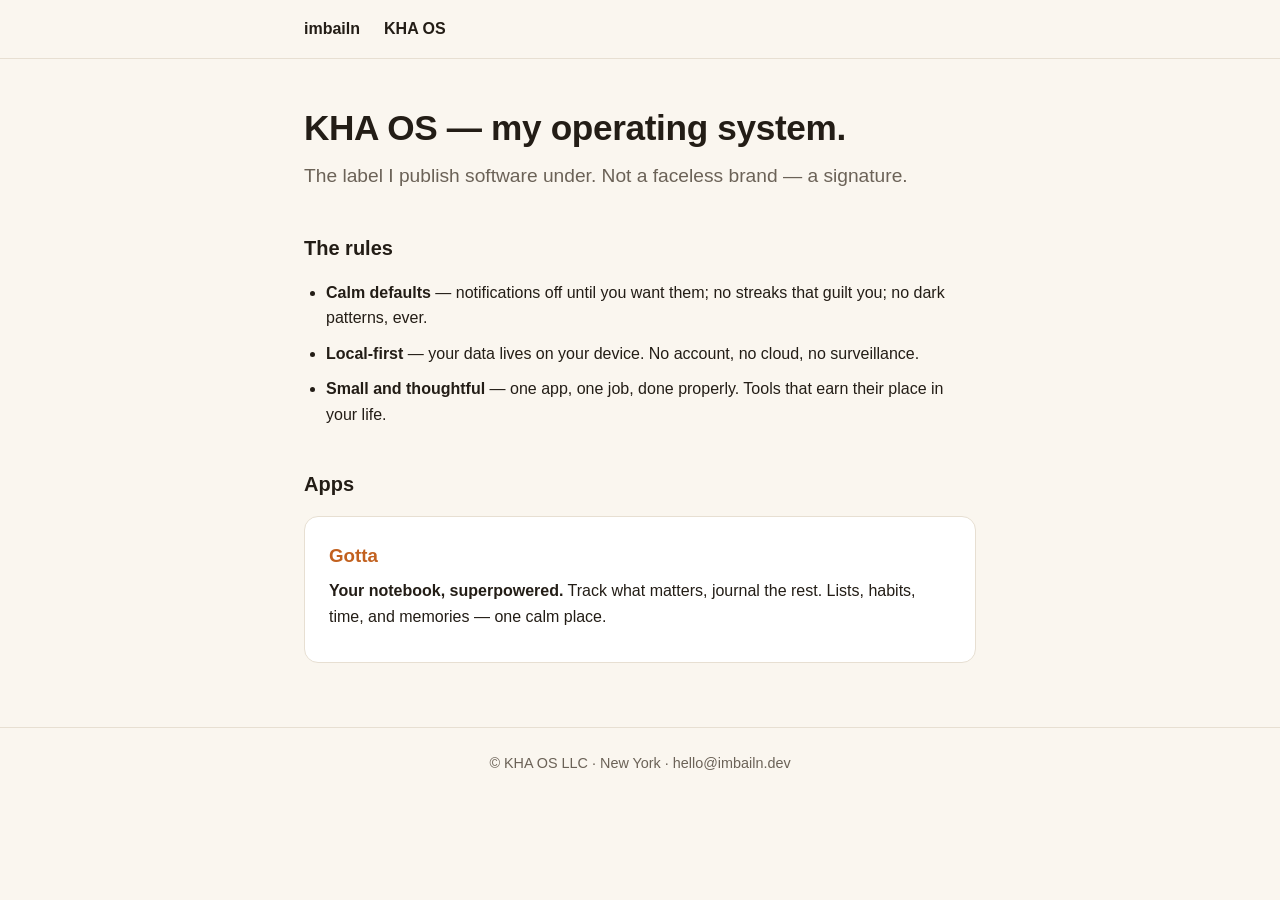
==== khaos/index.html @ 5b47e343 "Initial site: home, khaos, gotta, privacy" ====
<!DOCTYPE html>
<html lang="en">
<head>
<meta charset="UTF-8">
<meta name="viewport" content="width=device-width, initial-scale=1.0">
<title>KHA OS — my operating system</title>
<meta name="description" content="KHA OS — the label under which Nabil (imbailn) publishes software. Calm by default, local-first, small and thoughtful.">
<link rel="stylesheet" href="../styles.css">
</head>
<body>
<header class="site-nav">
  <nav>
    <a href="/">imbailn</a>
    <a href="/khaos/">KHA OS</a>
  </nav>
</header>

<main>
  <section class="hero">
    <h1>KHA OS — my operating system.</h1>
    <p class="lede">The label I publish software under. Not a faceless brand — a signature.</p>
  </section>

  <section>
    <h2>The rules</h2>
    <ul>
      <li><strong>Calm defaults</strong> — notifications off until you want them; no streaks that guilt you; no dark patterns, ever.</li>
      <li><strong>Local-first</strong> — your data lives on your device. No account, no cloud, no surveillance.</li>
      <li><strong>Small and thoughtful</strong> — one app, one job, done properly. Tools that earn their place in your life.</li>
    </ul>
  </section>

  <section>
    <h2>Apps</h2>
    <div class="card">
      <h3><a href="/khaos/gotta/">Gotta</a></h3>
      <p><strong>Your notebook, superpowered.</strong> Track what matters, journal the rest. Lists, habits, time, and memories — one calm place.</p>
    </div>
  </section>
</main>

<footer>
  <p>© KHA OS LLC · New York · <a href="mailto:hello@imbailn.dev">hello@imbailn.dev</a></p>
</footer>
</body>
</html>
---- styles.css ----
:root {
  --paper: #faf6ef;
  --card: #ffffff;
  --ink: #231d16;
  --muted: #6b6257;
  --accent: #c2611f;
  --border: #e7dfd2;
  --radius: 14px;
}

* { box-sizing: border-box; margin: 0; padding: 0; }

body {
  font-family: -apple-system, BlinkMacSystemFont, "Segoe UI", Roboto, "Helvetica Neue", Arial, sans-serif;
  background: var(--paper);
  color: var(--ink);
  line-height: 1.6;
  -webkit-font-smoothing: antialiased;
}

.site-nav {
  border-bottom: 1px solid var(--border);
  background: var(--paper);
}

.site-nav nav {
  max-width: 720px;
  margin: 0 auto;
  padding: 16px 24px;
  display: flex;
  gap: 24px;
}

.site-nav a {
  color: var(--ink);
  text-decoration: none;
  font-weight: 600;
}

.site-nav a:hover { color: var(--accent); }

main {
  max-width: 720px;
  margin: 0 auto;
  padding: 48px 24px 64px;
}

.hero h1 {
  font-size: 2.2rem;
  line-height: 1.2;
  letter-spacing: -0.01em;
  margin-bottom: 12px;
}

.lede {
  font-size: 1.2rem;
  color: var(--muted);
  margin-bottom: 24px;
}

h2 {
  margin: 40px 0 16px;
  font-size: 1.25rem;
}

p { margin-bottom: 16px; }

a { color: var(--accent); text-decoration: none; }
a:hover { text-decoration: underline; }

ul { margin: 0 0 16px 22px; }
li { margin-bottom: 10px; }

.card {
  background: var(--card);
  border: 1px solid var(--border);
  border-radius: var(--radius);
  padding: 24px;
}

.card h3 { margin-bottom: 8px; }
.card p { margin-bottom: 8px; }
.card .label {
  font-size: 0.8rem;
  font-weight: 600;
  color: var(--muted);
  text-transform: uppercase;
  letter-spacing: 0.04em;
}

.muted { color: var(--muted); }

footer {
  border-top: 1px solid var(--border);
  padding: 24px;
  text-align: center;
  color: var(--muted);
  font-size: 0.9rem;
}

footer p { margin: 0; }
footer a { color: var(--muted); }
footer a:hover { color: var(--accent); }

@media (max-width: 560px) {
  .hero h1 { font-size: 1.7rem; }
  main { padding: 32px 20px 48px; }
}
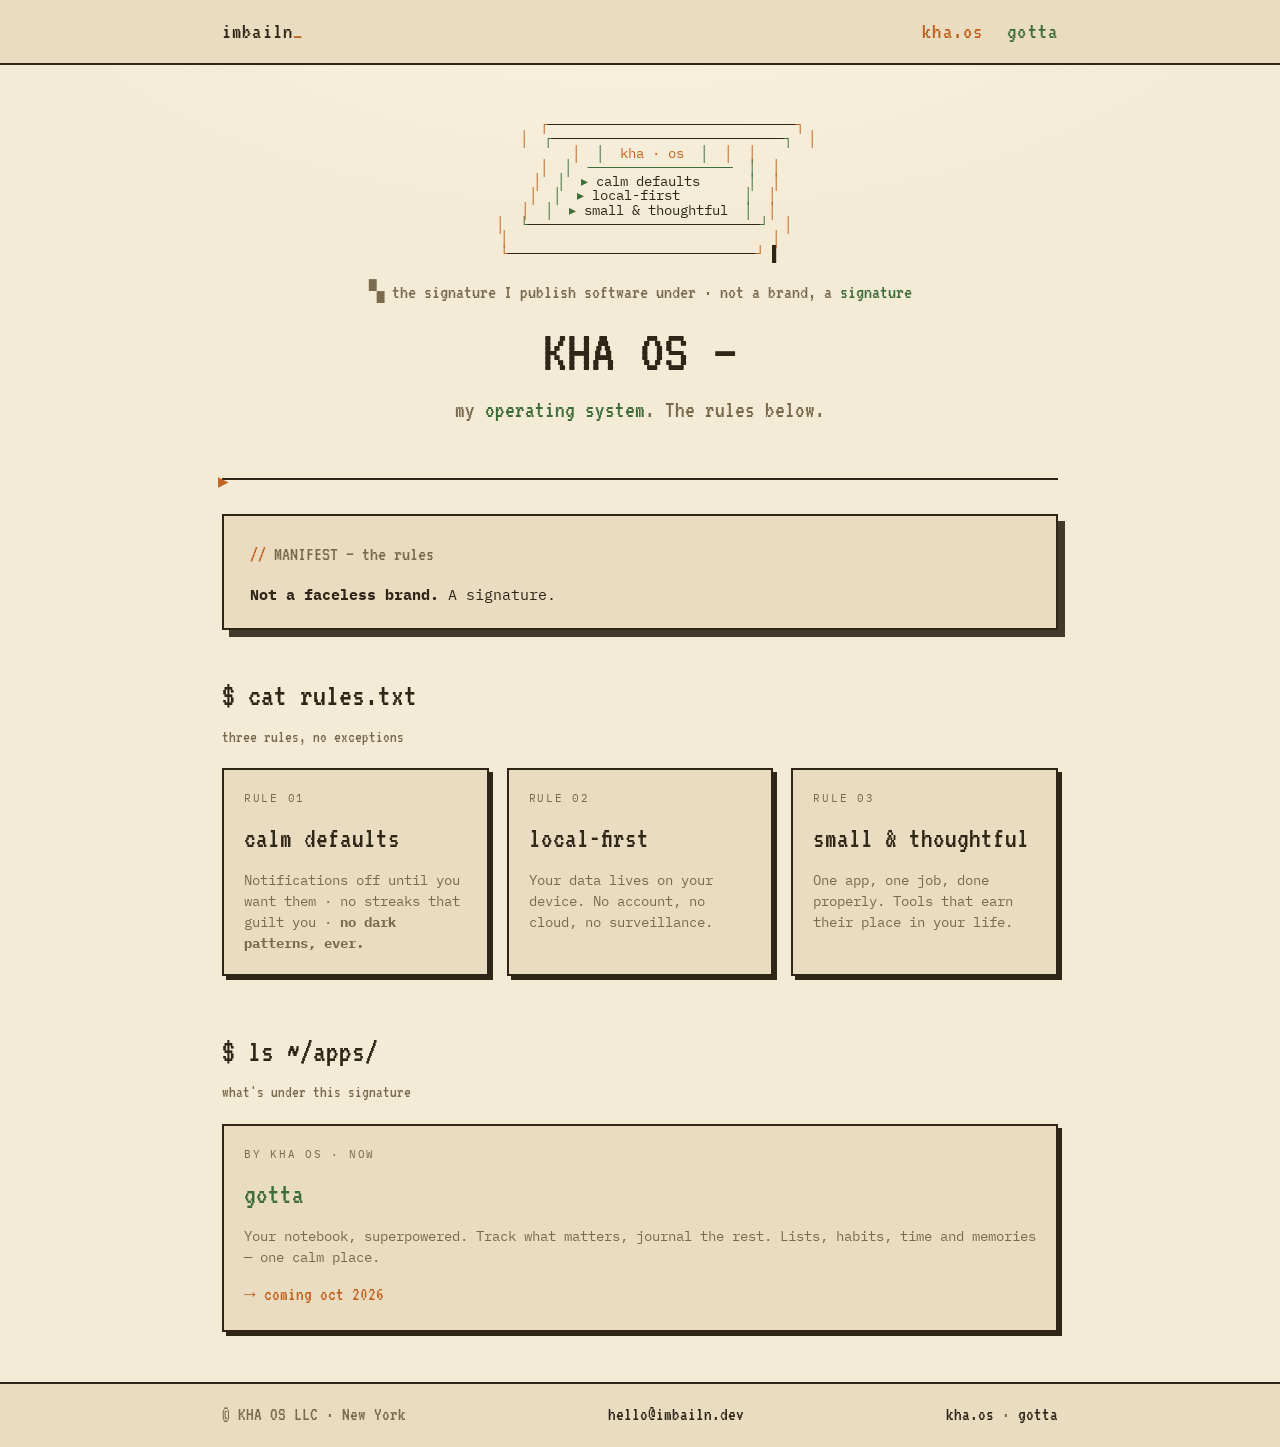
==== commit 0190e7ab: "feat: overhaul site in warm-terminal ASCII aesthetic Redesign all four pages (home, khaos, gotta, pr" ====
--- a/khaos/index.html
+++ b/khaos/index.html
@@ -5,42 +5,86 @@
 <meta name="viewport" content="width=device-width, initial-scale=1.0">
 <title>KHA OS — my operating system</title>
 <meta name="description" content="KHA OS — the label under which Nabil (imbailn) publishes software. Calm by default, local-first, small and thoughtful.">
+<link rel="preconnect" href="https://fonts.googleapis.com">
+<link rel="preconnect" href="https://fonts.gstatic.com" crossorigin>
+<link href="https://fonts.googleapis.com/css2?family=VT323&family=IBM+Plex+Mono:wght@400;600&display=swap" rel="stylesheet">
 <link rel="stylesheet" href="../styles.css">
 </head>
 <body>
-<header class="site-nav">
-  <nav>
-    <a href="/">imbailn</a>
-    <a href="/khaos/">KHA OS</a>
-  </nav>
+<header>
+  <div class="nav">
+    <a class="logo" href="/">imbailn<span>_</span></a>
+    <div class="right">
+      <a href="/khaos/"><span style="color:var(--amber)">kha.os</span></a>
+      <a href="/khaos/gotta/">gotta</a>
+    </div>
+  </div>
 </header>
 
-<main>
+<main class="wrap">
   <section class="hero">
-    <h1>KHA OS — my operating system.</h1>
-    <p class="lede">The label I publish software under. Not a faceless brand — a signature.</p>
+<pre class="ascii" aria-label="An open notebook in ASCII art">
+        <span class="a">┌</span>───────────────────────────────<span class="a">┐</span>
+       <span class="a">│</span>  <span class="g">┌</span>─────────────────────────────<span class="g">┐</span>  <span class="a">│</span>
+      <span class="a">│</span>  <span class="g">│</span>  <span class="a">kha</span> <span class="a">·</span> <span class="a">os</span>  <span class="g">│</span>  <span class="a">│</span>  <span class="a">│</span>
+     <span class="a">│</span>  <span class="g">│</span>  <span class="g">──────────────────</span>  <span class="g">│</span>  <span class="a">│</span>
+    <span class="a">│</span>  <span class="g">│</span>  <span class="g">▸</span> calm defaults      <span class="g">│</span>  <span class="a">│</span>
+   <span class="a">│</span>  <span class="g">│</span>  <span class="g">▸</span> local-first        <span class="g">│</span>  <span class="a">│</span>
+  <span class="a">│</span>  <span class="g">│</span>  <span class="g">▸</span> small &amp; thoughtful  <span class="g">│</span>  <span class="a">│</span>
+ <span class="a">│</span>  <span class="g">└</span>─────────────────────────────<span class="g">┘</span>  <span class="a">│</span>
+<span class="a">│</span>                                 <span class="a">│</span>
+<span class="a">└</span>───────────────────────────────<span class="a">┘</span> <span class="blink">▌</span>
+</pre>
+    <div class="think">▚ the signature I publish software under · not a brand, a <span class="g">signature</span></div>
+    <h1>KHA OS —</h1>
+    <p class="lede">my <b>operating system</b>. The rules below.</p>
   </section>
 
-  <section>
-    <h2>The rules</h2>
-    <ul>
-      <li><strong>Calm defaults</strong> — notifications off until you want them; no streaks that guilt you; no dark patterns, ever.</li>
-      <li><strong>Local-first</strong> — your data lives on your device. No account, no cloud, no surveillance.</li>
-      <li><strong>Small and thoughtful</strong> — one app, one job, done properly. Tools that earn their place in your life.</li>
-    </ul>
-  </section>
+  <div class="rule"></div>
 
-  <section>
-    <h2>Apps</h2>
+  <div class="intro">
+    <div class="file">MANIFEST — the rules</div>
+    <p><strong>Not a faceless brand.</strong> A signature.</p>
+  </div>
+
+  <h2>$ cat rules.txt</h2>
+  <p class="hint">three rules, no exceptions</p>
+  <div class="cards">
     <div class="card">
-      <h3><a href="/khaos/gotta/">Gotta</a></h3>
-      <p><strong>Your notebook, superpowered.</strong> Track what matters, journal the rest. Lists, habits, time, and memories — one calm place.</p>
+      <div class="tag">rule 01</div>
+      <h3>calm defaults</h3>
+      <p>Notifications off until you want them · no streaks that guilt you · <strong>no dark patterns, ever.</strong></p>
     </div>
-  </section>
+    <div class="card">
+      <div class="tag">rule 02</div>
+      <h3>local-first</h3>
+      <p>Your data lives on your device. No account, no cloud, no surveillance.</p>
+    </div>
+    <div class="card">
+      <div class="tag">rule 03</div>
+      <h3>small &amp; thoughtful</h3>
+      <p>One app, one job, done properly. Tools that earn their place in your life.</p>
+    </div>
+  </div>
+
+  <h2>$ ls ~/apps/</h2>
+  <p class="hint">what's under this signature</p>
+  <div class="cards" style="grid-template-columns:1fr">
+    <div class="card">
+      <div class="tag">by KHA OS · now</div>
+      <h3><a href="/khaos/gotta/">gotta</a></h3>
+      <p>Your notebook, superpowered. Track what matters, journal the rest. Lists, habits, time and memories — one calm place.</p>
+      <span class="soon">→ coming oct 2026</span>
+    </div>
+  </div>
 </main>
 
 <footer>
-  <p>© KHA OS LLC · New York · <a href="mailto:hello@imbailn.dev">hello@imbailn.dev</a></p>
+  <div class="foot">
+    <span>© KHA OS LLC · New York</span>
+    <span><a href="mailto:hello@imbailn.dev">hello@imbailn.dev</a></span>
+    <span><a href="/khaos/">kha.os</a> · <a href="/khaos/gotta/">gotta</a></span>
+  </div>
 </footer>
 </body>
 </html>
--- a/styles.css
+++ b/styles.css
@@ -1,108 +1,164 @@
-:root {
-  --paper: #faf6ef;
-  --card: #ffffff;
-  --ink: #231d16;
-  --muted: #6b6257;
-  --accent: #c2611f;
-  --border: #e7dfd2;
-  --radius: 14px;
+/* ============================================================
+   imbailn.dev — "warm terminal" design system
+   beige 90s CRT + amber/green phosphor · VT323 + IBM Plex Mono
+   Shared across / · /khaos/ · /khaos/gotta/ · /khaos/gotta/privacy
+   ============================================================ */
+
+:root{
+  --paper:#f3ebd6;
+  --paper-hi:#faf4e2;
+  --cream:#e9dcc0;
+  --ink:#2f2618;
+  --muted:#7a6a4e;
+  --amber:#c2621f;
+  --amber-hi:#e9a13c;
+  --green:#3f6d3a;
+  --green-hi:#5f9a52;
+  --line:#cfc0a0;
+  --shadow:rgba(47,38,24,.9);
 }
 
-* { box-sizing: border-box; margin: 0; padding: 0; }
-
-body {
-  font-family: -apple-system, BlinkMacSystemFont, "Segoe UI", Roboto, "Helvetica Neue", Arial, sans-serif;
-  background: var(--paper);
-  color: var(--ink);
-  line-height: 1.6;
-  -webkit-font-smoothing: antialiased;
+*{box-sizing:border-box;margin:0;padding:0}
+html{-webkit-text-size-adjust:100%}
+body{
+  font-family:"IBM Plex Mono",monospace;
+  background:
+    radial-gradient(1100px 520px at 50% -6%, var(--paper-hi) 0%, transparent 60%),
+    var(--paper);
+  color:var(--ink);
+  line-height:1.6;
+  min-height:100vh;
+  -webkit-font-smoothing:antialiased;
+  text-rendering:optimizeLegibility;
 }
 
-.site-nav {
-  border-bottom: 1px solid var(--border);
-  background: var(--paper);
+/* ---------- shared frame ---------- */
+.wrap{max-width:880px;margin:0 auto;padding:0 22px}
+
+header{border-bottom:2px solid var(--ink);background:var(--cream)}
+.nav{
+  display:flex;justify-content:space-between;align-items:center;
+  padding:13px 22px;max-width:880px;margin:0 auto;
+  font-family:"VT323",monospace;font-size:1.45rem;letter-spacing:.05em;
+}
+.nav a{color:var(--ink);text-decoration:none;transition:color .1s}
+.nav a:hover{color:var(--amber)}
+.nav .logo span{color:var(--amber)}
+.nav .right{display:flex;gap:24px}
+.nav .right a[href*="/gotta"]{color:var(--green)}
+.nav .right a[href*="/gotta"]:hover{color:var(--green-hi)}
+
+main{padding-bottom:20px}
+footer{margin-top:24px;border-top:2px solid var(--ink);background:var(--cream)}
+.foot{
+  max-width:880px;margin:0 auto;padding:16px 22px;
+  display:flex;justify-content:space-between;flex-wrap:wrap;gap:8px 20px;
+  font-family:"VT323",monospace;font-size:1.2rem;color:var(--muted);
+}
+.foot a{color:var(--ink);text-decoration:none;transition:color .1s}
+.foot a:hover{color:var(--amber)}
+
+/* ---------- hero + ascii ---------- */
+.hero{padding:52px 0 20px;text-align:center}
+.ascii{
+  margin:0 auto;display:block;width:max-content;
+  font-size:14px;line-height:1.02;font-family:"IBM Plex Mono",monospace;
+}
+.ascii .a{color:var(--amber)}
+.ascii .g{color:var(--green)}
+.ascii .gd{color:var(--green-hi)}
+.blink{animation:blink 1s steps(1) infinite}
+@keyframes blink{50%{opacity:0}}
+
+.think{
+  font-family:"VT323",monospace;color:var(--muted);
+  margin-top:16px;font-size:1.25rem;
+}
+.think .g{color:var(--green)}
+
+h1{
+  font-family:"VT323",monospace;font-weight:400;
+  font-size:clamp(2.4rem,6.5vw,3.8rem);line-height:.98;
+  margin:14px 0 10px;letter-spacing:.005em;
+}
+h1 em{color:var(--amber);font-style:normal}
+.lede{
+  font-family:"VT323",monospace;
+  font-size:clamp(1.15rem,2.6vw,1.5rem);color:var(--muted);
+}
+.lede b{color:var(--green);font-weight:400}
+
+/* ---------- section chrome ---------- */
+.rule{height:2px;background:var(--ink);margin:28px 0 34px;position:relative}
+.rule::after{
+  content:"▸";position:absolute;top:-14px;left:-4px;
+  color:var(--amber);font-size:1.3rem;
 }
 
-.site-nav nav {
-  max-width: 720px;
-  margin: 0 auto;
-  padding: 16px 24px;
-  display: flex;
-  gap: 24px;
+.intro{
+  border:2px solid var(--ink);background:var(--cream);
+  padding:22px 26px;margin-bottom:40px;box-shadow:7px 7px 0 var(--shadow);
+}
+.intro .file{font-family:"VT323",monospace;color:var(--muted);font-size:1.25rem;margin-bottom:12px}
+.intro .file::before{content:"// ";color:var(--amber)}
+.intro p{font-size:.96rem;margin-bottom:10px}
+.intro p:last-child{margin-bottom:0}
+.intro a{color:var(--amber);font-weight:600;text-decoration:none;border-bottom:1px solid transparent}
+.intro a:hover{color:var(--amber);text-decoration:underline}
+.intro strong{color:var(--ink)}
+
+h2{
+  font-family:"VT323",monospace;font-weight:400;
+  font-size:2rem;margin:8px 0 2px;
+}
+.hint{font-family:"VT323",monospace;color:var(--muted);font-size:1.05rem;margin-bottom:18px}
+
+/* ---------- cards ---------- */
+.cards{display:grid;grid-template-columns:repeat(auto-fit,minmax(264px,1fr));gap:18px;margin-bottom:50px}
+.card{
+  border:2px solid var(--ink);background:var(--cream);
+  padding:20px;box-shadow:4px 4px 0 var(--ink);
+  transition:transform .06s, box-shadow .06s;
+}
+.card:hover{transform:translate(-2px,-2px);box-shadow:6px 6px 0 var(--amber)}
+.card .tag{font-size:.68rem;text-transform:uppercase;letter-spacing:.16em;color:var(--muted);margin-bottom:8px}
+.card h3{font-family:"VT323",monospace;font-weight:400;font-size:1.8rem;margin-bottom:8px}
+.card h3 a{color:var(--green);text-decoration:none}
+.card h3 a:hover{color:var(--green-hi);text-decoration:underline}
+.card p{font-size:.85rem;color:var(--muted);line-height:1.55;margin-bottom:0}
+.card .soon{display:inline-block;margin-top:12px;font-family:"VT323",monospace;font-size:1.2rem;color:var(--amber)}
+
+/* ---------- long-form / privacy ---------- */
+.doc h1{margin-bottom:4px}
+.doc .mutedline{font-family:"VT323",monospace;color:var(--muted);font-size:1.1rem;margin-bottom:26px}
+.doc h2{font-size:1.7rem;margin:34px 0 10px}
+.doc h2::after{content:"";display:block;height:1px;background:var(--line);margin-top:6px}
+.doc p{font-size:.93rem;color:var(--ink);margin-bottom:14px}
+.doc a{color:var(--amber);font-weight:600;text-decoration:none}
+.doc a:hover{text-decoration:underline}
+.doc ul{margin:0 0 16px 1.4em;font-size:.93rem}
+.doc li{margin-bottom:8px}
+.doc li strong{color:var(--ink)}
+.doc .short{}
+.doc .doc-box{border:2px solid var(--ink);background:var(--cream);padding:18px 22px;margin-bottom:18px;box-shadow:5px 5px 0 var(--shadow)}
+
+/* ---------- gota feature grid ---------- */
+.features{display:grid;grid-template-columns:repeat(auto-fit,minmax(240px,1fr));gap:16px;margin-bottom:40px}
+.feature{border:2px solid var(--ink);background:var(--cream);padding:18px;box-shadow:4px 4px 0 var(--ink)}
+.feature .f-head{font-family:"VT323",monospace;font-size:1.5rem;color:var(--green);margin-bottom:6px;display:flex;align-items:center;gap:8px}
+.feature .f-head .mark{color:var(--amber)}
+.feature p{font-size:.84rem;color:var(--muted);line-height:1.55}
+.pillbox{display:flex;flex-wrap:wrap;gap:8px;margin-bottom:34px}
+.pill{
+  font-family:"VT323",monospace;font-size:1.05rem;color:var(--ink);
+  border:1.5px solid var(--ink);background:var(--cream);padding:3px 12px;
 }
 
-.site-nav a {
-  color: var(--ink);
-  text-decoration: none;
-  font-weight: 600;
+/* ---------- responsive ---------- */
+@media(max-width:600px){
+  .nav{font-size:1.12rem;padding:11px 18px}
+  .nav .right{gap:16px}
+  .ascii{font-size:8.5px}
+  .cards,.features{grid-template-columns:1fr}
+  main{padding:0 6px}
 }
-
-.site-nav a:hover { color: var(--accent); }
-
-main {
-  max-width: 720px;
-  margin: 0 auto;
-  padding: 48px 24px 64px;
-}
-
-.hero h1 {
-  font-size: 2.2rem;
-  line-height: 1.2;
-  letter-spacing: -0.01em;
-  margin-bottom: 12px;
-}
-
-.lede {
-  font-size: 1.2rem;
-  color: var(--muted);
-  margin-bottom: 24px;
-}
-
-h2 {
-  margin: 40px 0 16px;
-  font-size: 1.25rem;
-}
-
-p { margin-bottom: 16px; }
-
-a { color: var(--accent); text-decoration: none; }
-a:hover { text-decoration: underline; }
-
-ul { margin: 0 0 16px 22px; }
-li { margin-bottom: 10px; }
-
-.card {
-  background: var(--card);
-  border: 1px solid var(--border);
-  border-radius: var(--radius);
-  padding: 24px;
-}
-
-.card h3 { margin-bottom: 8px; }
-.card p { margin-bottom: 8px; }
-.card .label {
-  font-size: 0.8rem;
-  font-weight: 600;
-  color: var(--muted);
-  text-transform: uppercase;
-  letter-spacing: 0.04em;
-}
-
-.muted { color: var(--muted); }
-
-footer {
-  border-top: 1px solid var(--border);
-  padding: 24px;
-  text-align: center;
-  color: var(--muted);
-  font-size: 0.9rem;
-}
-
-footer p { margin: 0; }
-footer a { color: var(--muted); }
-footer a:hover { color: var(--accent); }
-
-@media (max-width: 560px) {
-  .hero h1 { font-size: 1.7rem; }
-  main { padding: 32px 20px 48px; }
-}
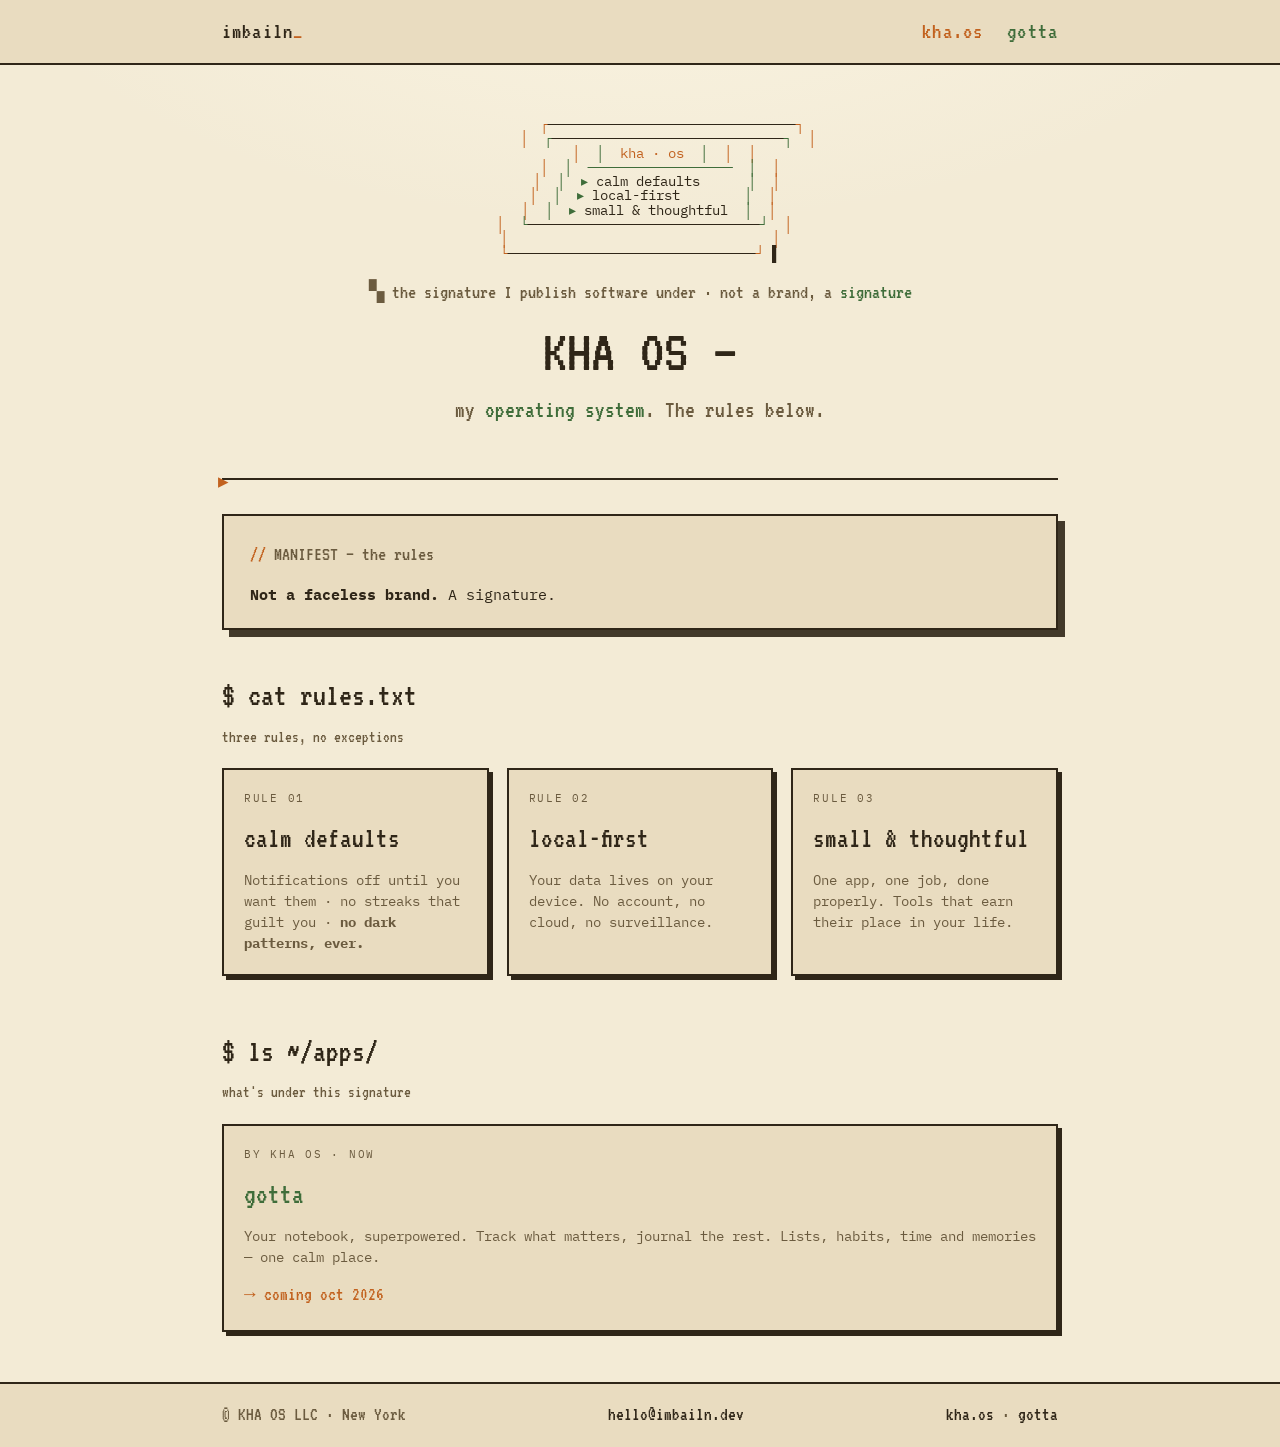
==== commit d115fea8: "fix: address independent critic findings - card/feature body copy: darken --muted to #6b5b3f (4.84:1" ====
--- a/khaos/index.html
+++ b/khaos/index.html
@@ -7,7 +7,7 @@
 <meta name="description" content="KHA OS — the label under which Nabil (imbailn) publishes software. Calm by default, local-first, small and thoughtful.">
 <link rel="preconnect" href="https://fonts.googleapis.com">
 <link rel="preconnect" href="https://fonts.gstatic.com" crossorigin>
-<link href="https://fonts.googleapis.com/css2?family=VT323&family=IBM+Plex+Mono:wght@400;600&display=swap" rel="stylesheet">
+<link href="https://fonts.googleapis.com/css2?family=VT323&family=IBM+Plex+Mono:wght@400;600&amp;display=swap" rel="stylesheet">
 <link rel="stylesheet" href="../styles.css">
 </head>
 <body>
--- a/styles.css
+++ b/styles.css
@@ -9,7 +9,7 @@
   --paper-hi:#faf4e2;
   --cream:#e9dcc0;
   --ink:#2f2618;
-  --muted:#7a6a4e;
+  --muted:#6b5b3f;
   --amber:#c2621f;
   --amber-hi:#e9a13c;
   --green:#3f6d3a;
@@ -66,7 +66,6 @@
 }
 .ascii .a{color:var(--amber)}
 .ascii .g{color:var(--green)}
-.ascii .gd{color:var(--green-hi)}
 .blink{animation:blink 1s steps(1) infinite}
 @keyframes blink{50%{opacity:0}}
 
@@ -139,7 +138,6 @@
 .doc ul{margin:0 0 16px 1.4em;font-size:.93rem}
 .doc li{margin-bottom:8px}
 .doc li strong{color:var(--ink)}
-.doc .short{}
 .doc .doc-box{border:2px solid var(--ink);background:var(--cream);padding:18px 22px;margin-bottom:18px;box-shadow:5px 5px 0 var(--shadow)}
 
 /* ---------- gota feature grid ---------- */
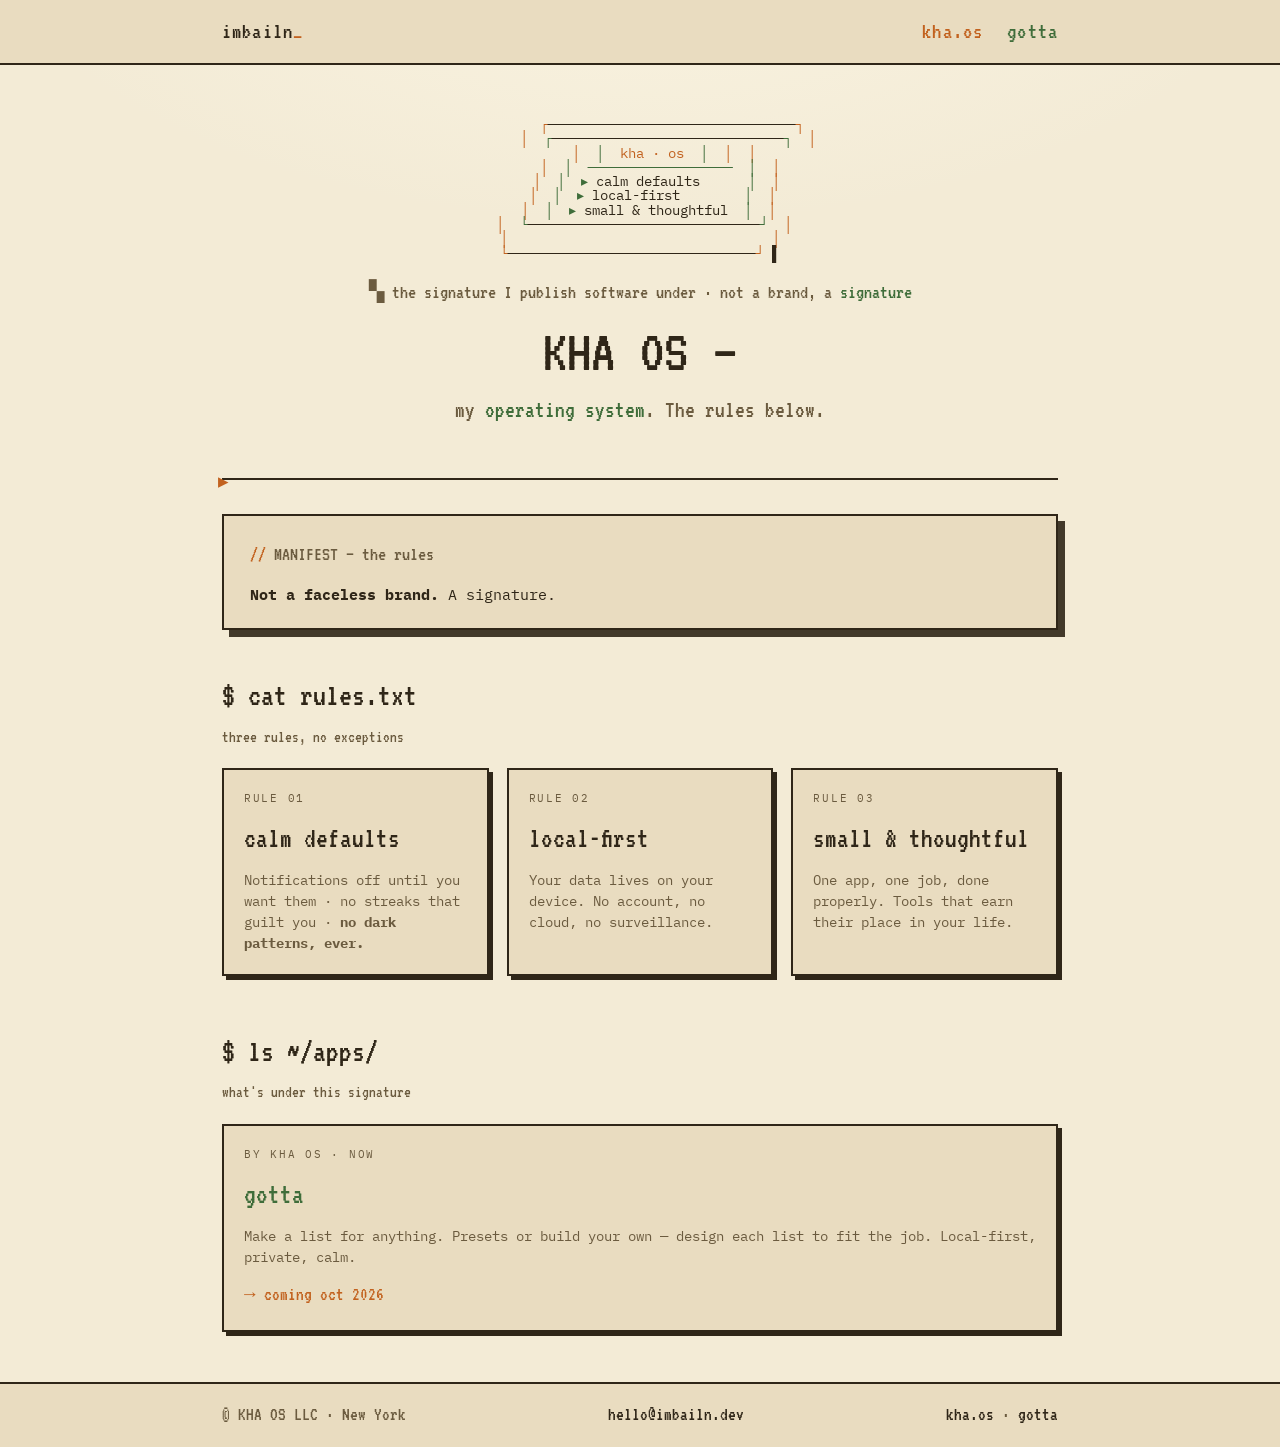
==== commit 95a73070: "feat: update gotta to pure-list positioning (match store page) Reflect the store page's list-first p" ====
--- a/khaos/index.html
+++ b/khaos/index.html
@@ -73,7 +73,7 @@
     <div class="card">
       <div class="tag">by KHA OS · now</div>
       <h3><a href="/khaos/gotta/">gotta</a></h3>
-      <p>Your notebook, superpowered. Track what matters, journal the rest. Lists, habits, time and memories — one calm place.</p>
+      <p>Make a list for anything. Presets or build your own — design each list to fit the job. Local-first, private, calm.</p>
       <span class="soon">→ coming oct 2026</span>
     </div>
   </div>
--- a/styles.css
+++ b/styles.css
@@ -66,6 +66,7 @@
 }
 .ascii .a{color:var(--amber)}
 .ascii .g{color:var(--green)}
+.ascii .gd{color:var(--muted)}
 .blink{animation:blink 1s steps(1) infinite}
 @keyframes blink{50%{opacity:0}}
 
@@ -156,7 +157,7 @@
 @media(max-width:600px){
   .nav{font-size:1.12rem;padding:11px 18px}
   .nav .right{gap:16px}
-  .ascii{font-size:8.5px}
+  .ascii{font-size:7.5px}
   .cards,.features{grid-template-columns:1fr}
   main{padding:0 6px}
 }
